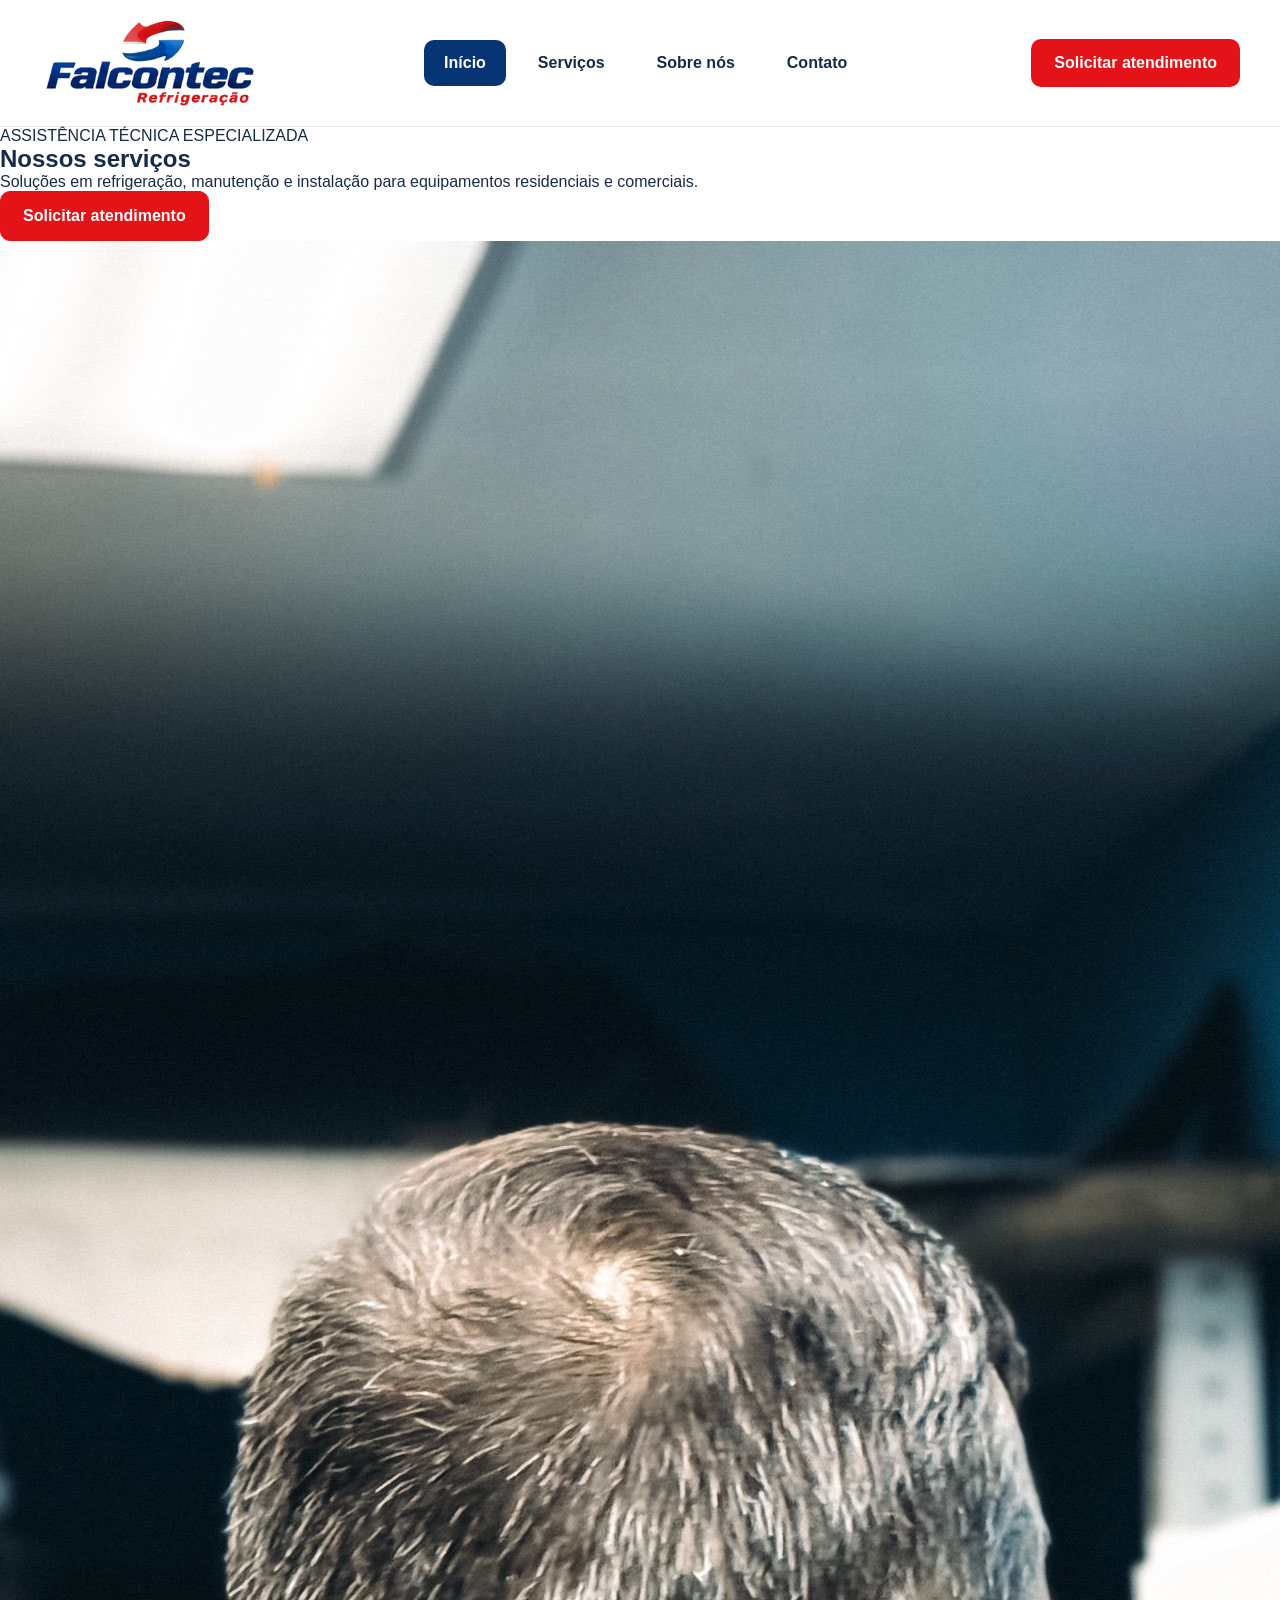
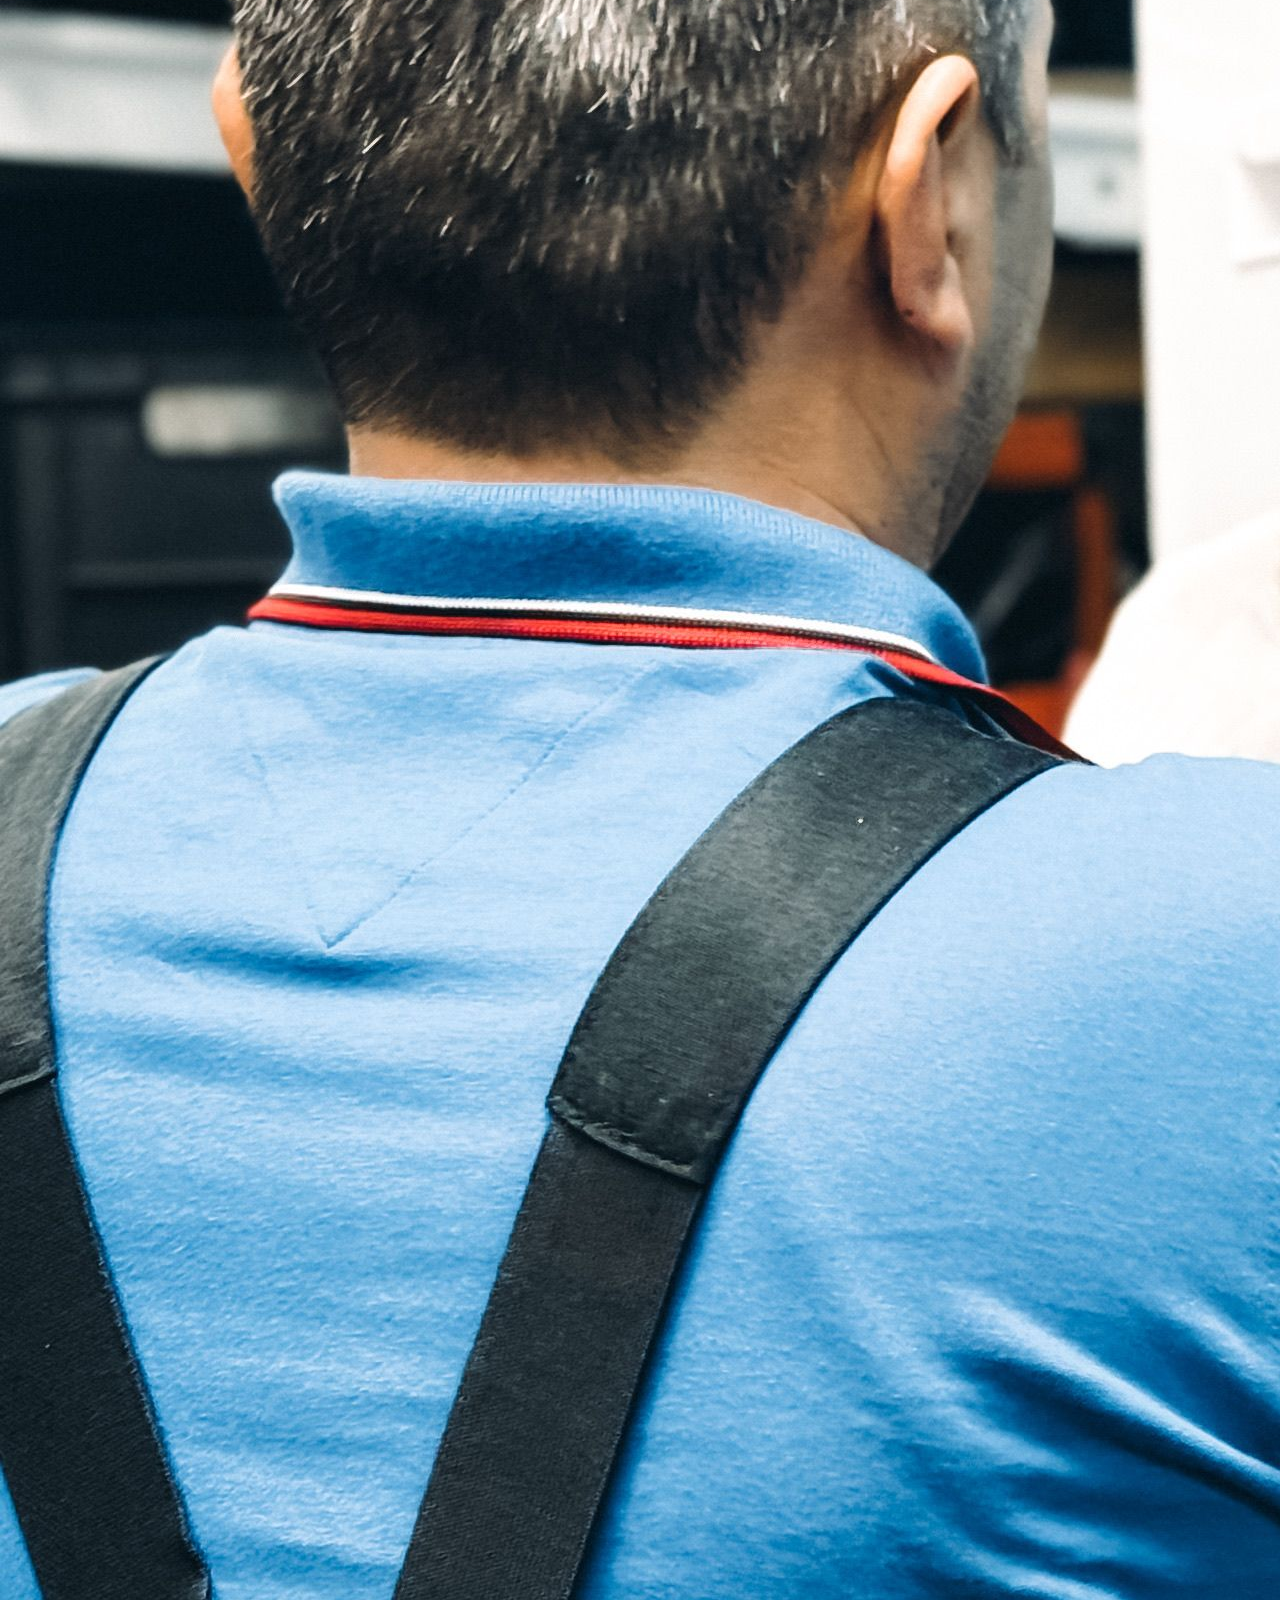
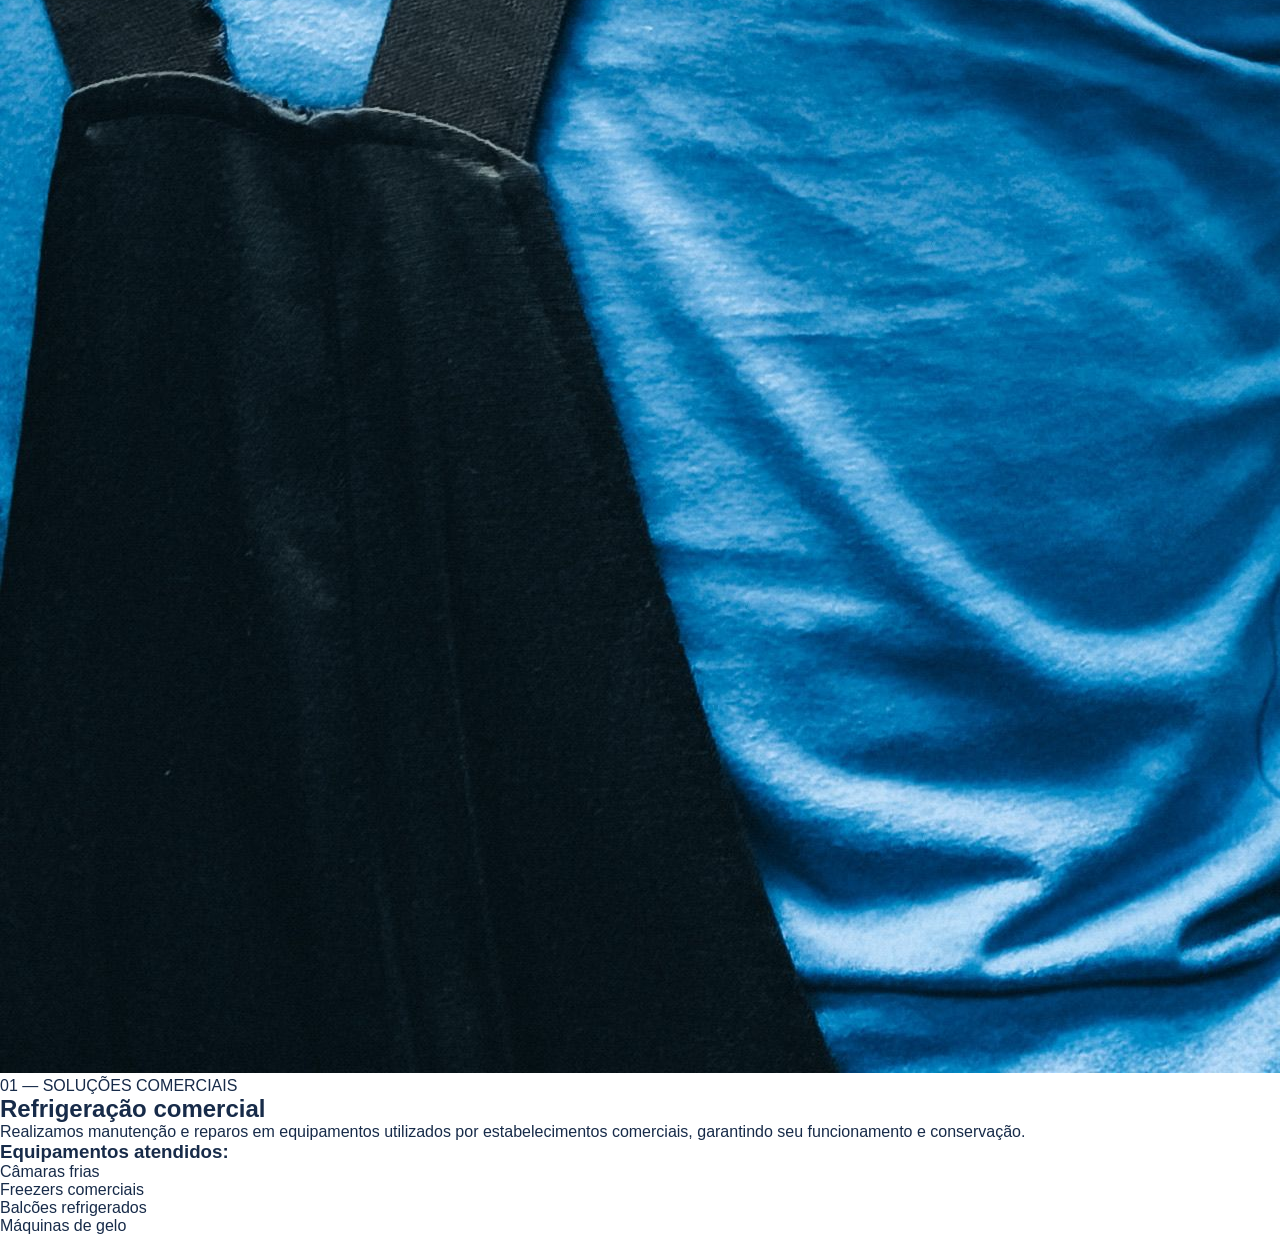
==== FalconTec/pages/servicos.html @ 690a69c8 "Arrumando alguns comentarios e dando os toques finais na pagina de serviços" ====
<!doctype html>
<html lang="pt-BR">
  <head>
    <meta charset="UTF-8" />
    <meta name="viewport" content="width=device-width, initial-scale=1.0" />
    <meta
      name="description"
      content="Conheça os serviços de assistência técnica, refrigeração e manutenção da Falcontec."
    />

    <title>Serviços | Falcontec Refrigeração</title>

    <link rel="stylesheet" href="../css/style.css" />
    <script src="../js/main.js" defer></script>
  </head>

  <body>
    <header>
      <nav class="navbar">
        <a href="../index.html" class="logo">
          <img src="../img/falcontec_logo.png" alt="Falcontec Refrigeração" />
        </a>

        <ul class="nav-links">
          <li><a href="../index.html">Início</a></li>
          <li><a href="servicos.html">Serviços</a></li>
          <li><a href="../index.html#sobre">Sobre nós</a></li>
          <li><a href="../index.html#contato">Contato</a></li>
        </ul>

        <a href="agendamento.html" class="btn-agendamento">
          Solicitar atendimento
        </a>
      </nav>
    </header>

    <main>
      <section class="servicos-banner">
        <div class="servicos-banner-conteudo">
          <span>ASSISTÊNCIA TÉCNICA ESPECIALIZADA</span>

          <h1>Nossos serviços</h1>

          <p>
            Soluções em refrigeração, manutenção e instalação para equipamentos
            residenciais e comerciais.
          </p>

          <a href="agendamento.html" class="btn-primary">
            Solicitar atendimento
          </a>
        </div>
      </section>

      <section section class="servico-detalhado">
        <div class="servico-detalhado-imagem">
          <img
            src="../img/refrigeracao-comercial.jpg"
            alt="Equipamentos de refrigeração comercial"
          />
        </div>

        <div class="servico-detalhado-conteudo">
          <span>01 — SOLUÇÕES COMERCIAIS</span>

          <h2>Refrigeração comercial</h2>

          <p>
            Realizamos manutenção e reparos em equipamentos utilizados por
            estabelecimentos comerciais, garantindo seu funcionamento e
            conservação.
          </p>

          <h3>Equipamentos atendidos:</h3>

          <ul>
            <li>Câmaras frias</li>
            <li>Freezers comerciais</li>
            <li>Balcões refrigerados</li>
            <li>Máquinas de gelo</li>
          </ul>
        </div>
      </section>
    </main>

    <footer>
      <!-- Rodapé será adicionado aqui -->
    </footer>
  </body>
</html>
---- FalconTec/css/style.css ----
/* ==============================
   CONFIGURAÇÕES GERAIS
============================== */

* {
  margin: 0;
  padding: 0;
  box-sizing: border-box;
}

:root {
  --azul-escuro: #073574;
  --azul-principal: #0755a5;
  --azul-claro: #eaf2fc;
  --vermelho: #e31318;
  --branco: #ffffff;
  --texto: #172b49;
}

body {
  font-family: Arial, Helvetica, sans-serif;
  background-color: var(--branco);
  color: var(--texto);
}

a {
  text-decoration: none;
  color: inherit;
}

/* ==============================
   CABEÇALHO E MENU
============================== */

header {
  background-color: var(--branco);
  border-bottom: 1px solid #e2e8f0;
}

.navbar {
  max-width: 1500px;
  min-height: 105px;
  margin: auto;
  padding: 15px 40px;

  display: flex;
  align-items: center;
  justify-content: space-between;
  gap: 35px;
}

.logo {
  display: flex;
  align-items: center;
  flex-shrink: 0;
}

.logo img {
  width: 220px;
  height: auto;
  display: block;
  object-fit: contain;
}

.nav-links {
  list-style: none;
  display: flex;
  align-items: center;
  gap: 12px;
}

.nav-links a {
  display: block;
  padding: 14px 20px;
  border-radius: 10px;

  font-size: 16px;
  font-weight: 600;

  transition: 0.2s;
}

.nav-links a:hover {
  background-color: var(--azul-claro);
  color: var(--azul-principal);
}

.nav-links li:first-child a {
  background-color: var(--azul-escuro);
  color: var(--branco);
}

.btn-agendamento {
  background-color: var(--vermelho);
  color: var(--branco);

  padding: 15px 23px;
  border-radius: 10px;

  font-size: 16px;
  font-weight: 700;
  white-space: nowrap;

  transition: 0.2s;
}

.btn-agendamento:hover,
.btn-primary:hover {
  background-color: #bd1015;
}

/* ==============================
   BANNER PRINCIPAL
============================== */

.hero {
  min-height: 490px;
  background: linear-gradient(110deg, #062d68 0%, #06458f 48%, #0b65b5 100%);

  display: grid;
  grid-template-columns: 1fr 0.9fr;
  align-items: center;

  overflow: hidden;
  position: relative;
}

.hero-content {
  padding: 65px 0 65px 6%;
  color: var(--branco);
  position: relative;
  z-index: 2;
}

.hero-tag {
  display: inline-block;
  padding: 9px 17px;
  margin-bottom: 22px;

  border: 1px solid var(--branco);
  border-radius: 30px;

  font-size: 15px;
  font-weight: 600;
}

.hero h1 {
  max-width: 700px;
  margin-bottom: 20px;

  font-size: clamp(38px, 4vw, 58px);
  line-height: 1.08;
  font-weight: 800;
  letter-spacing: -1.5px;
}

.hero p {
  max-width: 570px;
  margin-bottom: 30px;

  font-size: 19px;
  line-height: 1.5;
  color: #f0f5ff;
}

.hero-buttons {
  display: flex;
  align-items: center;
  gap: 16px;
  flex-wrap: wrap;
}

.btn-primary,
.btn-secondary {
  display: inline-block;
  padding: 15px 22px;
  border-radius: 10px;

  font-size: 16px;
  font-weight: 700;

  transition: 0.2s;
}

.btn-primary {
  background-color: var(--vermelho);
  color: var(--branco);
  border: 1px solid var(--vermelho);
}

.btn-secondary {
  background-color: transparent;
  color: var(--branco);
  border: 1px solid var(--branco);
}

.btn-secondary:hover {
  background-color: var(--branco);
  color: var(--azul-escuro);
}

/* ==============================
   IMAGEM DO BANNER
============================== */

.hero-image {
  height: 100%;
  min-height: 490px;
  position: relative;
}

.hero-image::before {
  content: "";
  position: absolute;
  inset: 0;
  z-index: 1;

  background: linear-gradient(90deg, #06458f 0%, transparent 45%);
}

.hero-image img {
  width: 100%;
  height: 100%;
  display: block;
  object-fit: cover;
  object-position: center;
}

/* ==============================
   RESPONSIVIDADE
============================== */

@media (max-width: 1050px) {
  .navbar {
    padding: 15px 25px;
    gap: 15px;
  }

  .logo {
    font-size: 29px;
  }

  .nav-links {
    gap: 3px;
  }

  .nav-links a {
    padding: 12px;
    font-size: 14px;
  }

  .btn-agendamento {
    padding: 13px 15px;
    font-size: 14px;
  }
}

@media (max-width: 760px) {
  .navbar {
    flex-wrap: wrap;
    justify-content: center;
    gap: 15px;
  }

  .nav-links {
    width: 100%;
    justify-content: center;
    flex-wrap: wrap;
  }

  .hero {
    grid-template-columns: 1fr;
  }

  .hero-content {
    padding: 55px 7%;
  }

  .hero-image {
    min-height: 300px;
  }

  .hero h1 {
    font-size: 38px;
  }

  .hero p {
    font-size: 17px;
  }
}

/* ==============================
   DIFERENCIAIS
============================== */

.diferenciais {
  display: grid;
  grid-template-columns: repeat(4, 1fr);
  align-items: center;

  background-color: #f1f5fc;
  padding: 35px 5%;
  gap: 25px;
}

.diferencial {
  display: flex;
  align-items: center;
  gap: 18px;

  min-height: 85px;
  padding: 5px 20px;
  border-right: 1px solid #b7c9e2;
}

.diferencial:last-child {
  border-right: none;
}

.diferencial-icon {
  flex-shrink: 0;
  color: #073b91;
  font-size: 43px;
  font-weight: bold;
}

.diferencial h2 {
  color: #082f70;
  font-size: 18px;
  margin-bottom: 7px;
}

.diferencial p {
  color: #263c5c;
  font-size: 15px;
  line-height: 1.4;
}

@media (max-width: 900px) {
  .diferenciais {
    grid-template-columns: repeat(2, 1fr);
  }

  .diferencial:nth-child(2) {
    border-right: none;
  }
}

@media (max-width: 550px) {
  .diferenciais {
    grid-template-columns: 1fr;
  }

  .diferencial {
    border-right: none;
    border-bottom: 1px solid #b7c9e2;
    padding: 15px 5px;
  }

  .diferencial:last-child {
    border-bottom: none;
  }
}

/* ==============================
   SEÇÃO NOSSOS SERVIÇOS
============================== */

.servicos-destaque {
  background-color: #073574;
  padding: 70px 6%;
  text-align: center;
}

.servicos-header {
  margin-bottom: 40px;
}

.servicos-header span {
  color: #ffb7b7;
  font-size: 14px;
  font-weight: bold;
  letter-spacing: 2px;
}

.servicos-header h2 {
  color: #ffffff;
  font-size: 38px;
  margin: 12px 0;
}

.servicos-header p {
  color: #e3edfa;
  font-size: 17px;
}

.servicos-grid {
  max-width: 1350px;
  margin: 0 auto 40px;

  display: grid;
  grid-template-columns: repeat(4, 1fr);
  gap: 22px;
}

.servico-card {
  background-color: #ffffff;
  border-radius: 12px;
  overflow: hidden;
  text-align: left;
  transition: transform 0.2s;
}

.servico-card:hover {
  transform: translateY(-5px);
}

.servico-card img {
  width: 100%;
  height: 190px;
  object-fit: cover;
  display: block;
}

.servico-info {
  padding: 22px;
}

.servico-info h3 {
  color: #073574;
  font-size: 19px;
  margin-bottom: 12px;
}

.servico-info p {
  color: #526174;
  font-size: 15px;
  line-height: 1.5;
}

.btn-ver-servicos {
  display: inline-block;
  background-color: #e31318;
  color: #ffffff;
  padding: 14px 24px;
  border-radius: 8px;
  font-size: 16px;
  font-weight: bold;
  transition: 0.2s;
}

.btn-ver-servicos:hover {
  background-color: #bd1015;
}

@media (max-width: 1000px) {
  .servicos-grid {
    grid-template-columns: repeat(2, 1fr);
  }
}

@media (max-width: 550px) {
  .servicos-grid {
    grid-template-columns: 1fr;
  }

  .servicos-header h2 {
    font-size: 30px;
  }
}

/* ==============================
   SOBRE A FALCONTEC
============================== */

.sobre {
  max-width: 1450px;
  margin: auto;
  padding: 90px 6%;

  display: grid;
  grid-template-columns: 1fr 1fr;
  align-items: center;
  gap: 65px;
}

.sobre-conteudo {
  max-width: 600px;
}

.sobre-tag {
  color: var(--vermelho);
  font-size: 14px;
  font-weight: bold;
  letter-spacing: 1.5px;
}

.sobre-conteudo h2 {
  color: var(--azul-escuro);
  font-size: 38px;
  line-height: 1.2;
  margin: 18px 0 22px;
}

.sobre-conteudo p {
  color: #526174;
  font-size: 17px;
  line-height: 1.7;
  margin-bottom: 16px;
}

.sobre-destaque {
  display: flex;
  align-items: center;
  gap: 16px;
  margin-top: 30px;
}

.sobre-destaque strong {
  color: var(--vermelho);
  font-size: 52px;
  line-height: 1;
}

.sobre-destaque span {
  max-width: 150px;
  color: var(--azul-escuro);
  font-size: 16px;
  font-weight: bold;
}

.sobre-imagem {
  height: 400px;
  overflow: hidden;
  border-radius: 14px;
}

.sobre-imagem img {
  width: 100%;
  height: 100%;
  display: block;
  object-fit: cover;
}

@media (max-width: 760px) {
  .sobre {
    grid-template-columns: 1fr;
    gap: 35px;
    padding: 60px 7%;
  }

  .sobre-conteudo h2 {
    font-size: 32px;
  }

  .sobre-imagem {
    height: 300px;
  }
}

/* ==============================
   CONTATO
============================== */

.contato {
  background-color: #f1f5fc;
  padding: 85px 7%;

  display: grid;
  grid-template-columns: 1.2fr 0.8fr;
  align-items: center;
  gap: 70px;
}

.contato-tag {
  color: var(--vermelho);
  font-size: 14px;
  font-weight: bold;
  letter-spacing: 1.5px;
}

.contato-conteudo h2 {
  color: var(--azul-escuro);
  font-size: 38px;
  margin: 15px 0;
}

.contato-conteudo > p {
  color: #526174;
  font-size: 17px;
  line-height: 1.6;
  max-width: 550px;
}

.contato-informacoes {
  display: grid;
  gap: 25px;
  margin-top: 35px;
}

.contato-item {
  display: flex;
  align-items: flex-start;
  gap: 18px;
}

.contato-icone {
  color: var(--azul-principal);
  font-size: 28px;
  font-weight: bold;
  width: 35px;
  text-align: center;
}

.contato-item h3 {
  color: var(--azul-escuro);
  font-size: 17px;
  margin-bottom: 6px;
}

.contato-item p {
  color: #526174;
  font-size: 15px;
  line-height: 1.5;
}

.contato-card {
  background-color: var(--azul-escuro);
  color: white;
  padding: 40px;
  border-radius: 14px;
  box-shadow: 0 12px 30px rgba(7, 53, 116, 0.15);
}

.contato-card h3 {
  font-size: 25px;
  margin-bottom: 15px;
}

.contato-card p {
  color: #e3edfa;
  font-size: 16px;
  line-height: 1.6;
  margin-bottom: 28px;
}

.btn-whatsapp {
  display: inline-block;
  background-color: #20a85a;
  color: white;
  padding: 15px 20px;
  border-radius: 8px;
  font-weight: bold;
  font-size: 15px;
  text-align: center;
  transition: 0.2s;
}

.btn-whatsapp:hover {
  background-color: #168447;
}

@media (max-width: 760px) {
  .contato {
    grid-template-columns: 1fr;
    gap: 40px;
    padding: 60px 7%;
  }

  .contato-conteudo h2 {
    font-size: 32px;
  }

  .contato-card {
    padding: 30px;
  }
}

/* ==============================
   RODAPÉ
============================== */

.rodape {
  background-color: #062d68;
  color: #ffffff;
  padding: 55px 7% 20px;
}

.rodape-conteudo {
  max-width: 1400px;
  margin: auto;
  display: grid;
  grid-template-columns: 1.5fr 0.7fr 1fr;
  gap: 70px;
  padding-bottom: 40px;
}

.rodape-logo img {
  width: 190px;
  height: auto;
  display: block;
  margin-bottom: 20px;
}

.rodape-empresa p {
  max-width: 400px;
  color: #dce7f5;
  font-size: 15px;
  line-height: 1.6;
  margin-bottom: 15px;
}

.rodape-empresa strong {
  color: #ffb7b7;
  font-size: 15px;
}

.rodape-links,
.rodape-contato {
  display: flex;
  flex-direction: column;
  align-items: flex-start;
  gap: 13px;
}

.rodape h3 {
  font-size: 18px;
  margin-bottom: 8px;
}

.rodape-links a,
.rodape-contato p {
  color: #dce7f5;
  font-size: 15px;
  transition: 0.2s;
}

.rodape-links a:hover {
  color: #ff7777;
}

.rodape-base {
  border-top: 1px solid #42618a;
  padding-top: 20px;
  text-align: center;
}

.rodape-base p {
  color: #cbd8e9;
  font-size: 13px;
}

@media (max-width: 760px) {
  .rodape-conteudo {
    grid-template-columns: 1fr;
    gap: 35px;
  }
}
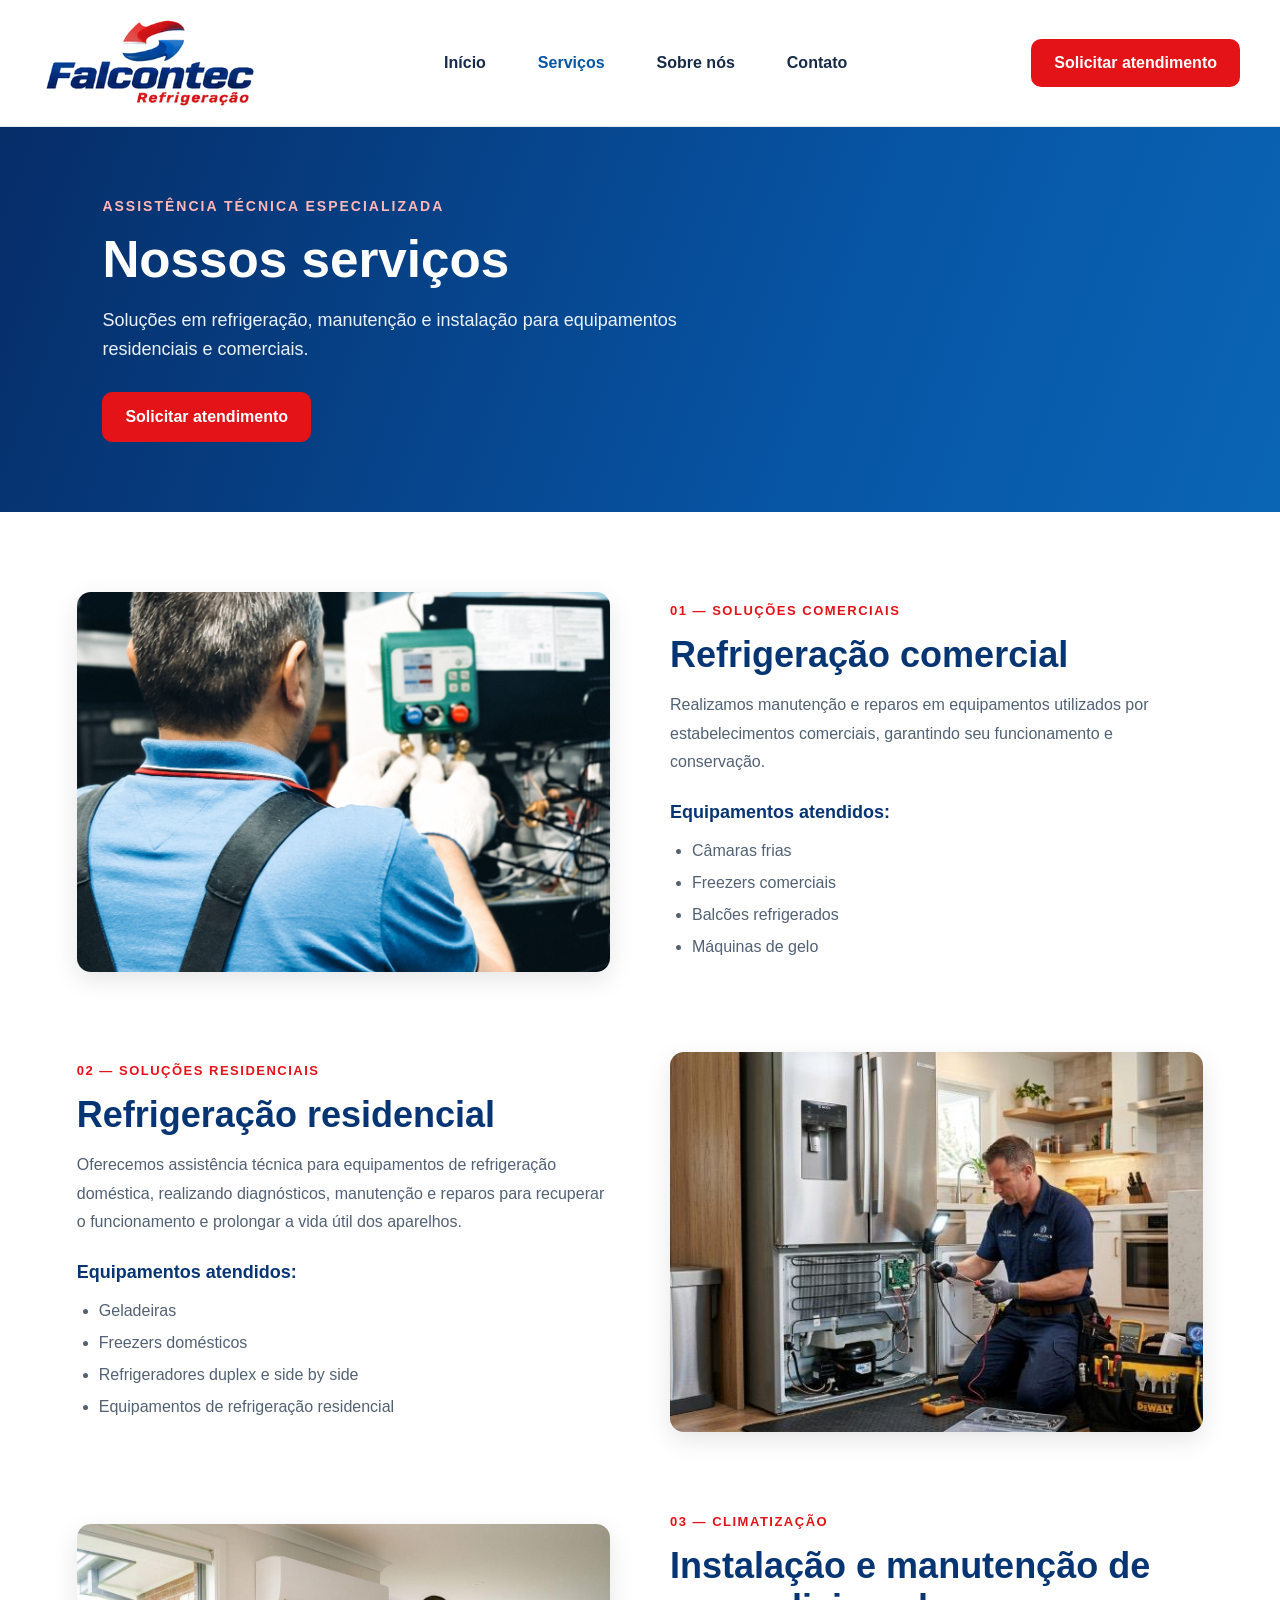
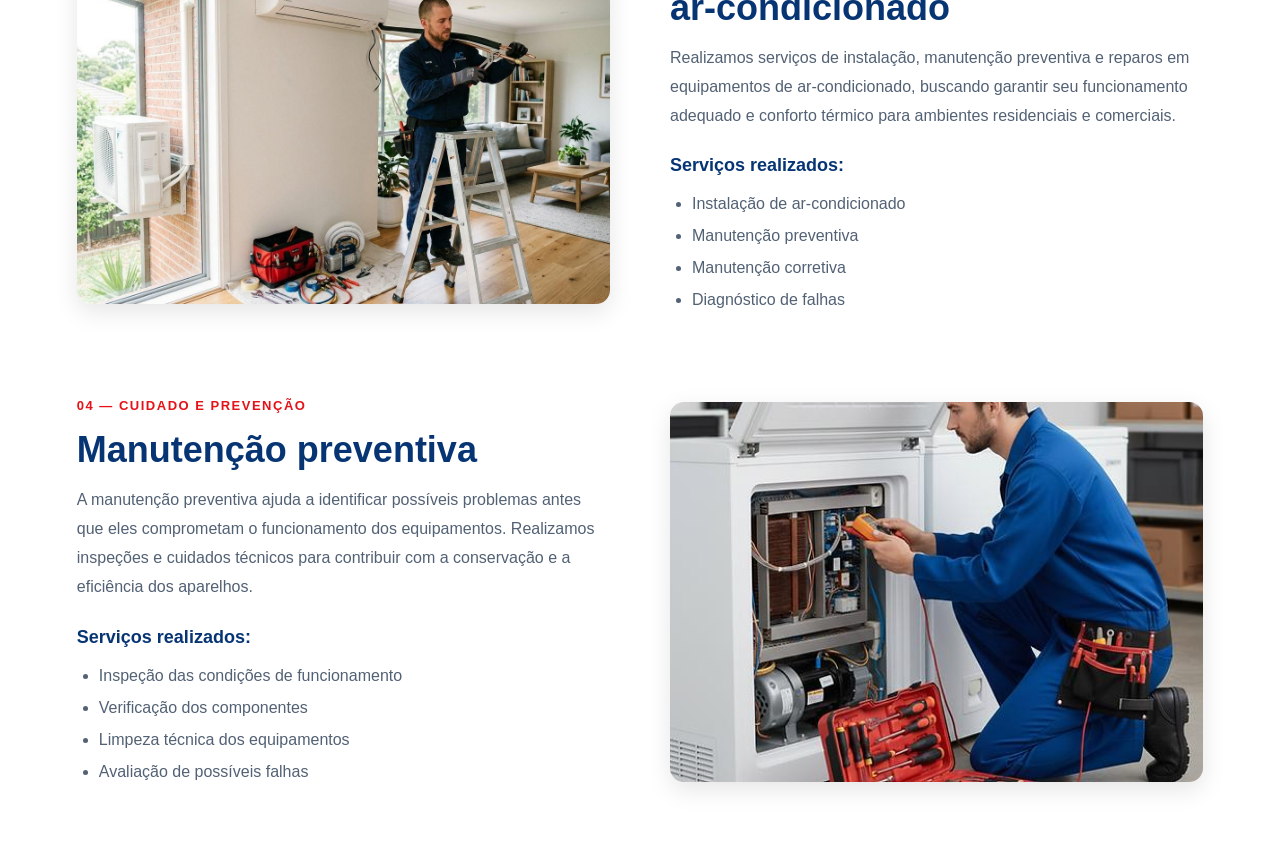
==== commit 1f1247da: "Codigo revisado novamente, pagina de servico passada a limpo e adicionado os 4 serviços principais" ====
--- a/FalconTec/pages/servicos.html
+++ b/FalconTec/pages/servicos.html
@@ -23,7 +23,7 @@
 
         <ul class="nav-links">
           <li><a href="../index.html">Início</a></li>
-          <li><a href="servicos.html">Serviços</a></li>
+          <li><a href="servicos.html" class="ativo">Serviços</a></li>
           <li><a href="../index.html#sobre">Sobre nós</a></li>
           <li><a href="../index.html#contato">Contato</a></li>
         </ul>
@@ -52,7 +52,7 @@
         </div>
       </section>
 
-      <section section class="servico-detalhado">
+      <section class="servico-detalhado">
         <div class="servico-detalhado-imagem">
           <img
             src="../img/refrigeracao-comercial.jpg"
@@ -81,6 +81,109 @@
           </ul>
         </div>
       </section>
+
+      <!-- SERVIÇO 02: REFRIGERAÇÃO RESIDENCIAL -->
+      <section class="servico-detalhado">
+        <div class="servico-detalhado-conteudo">
+          <span>02 — SOLUÇÕES RESIDENCIAIS</span>
+
+          <h2>Refrigeração residencial</h2>
+
+          <p>
+            Oferecemos assistência técnica para equipamentos de refrigeração
+            doméstica, realizando diagnósticos, manutenção e reparos para
+            recuperar o funcionamento e prolongar a vida útil dos aparelhos.
+          </p>
+
+          <h3>Equipamentos atendidos:</h3>
+
+          <ul>
+            <li>Geladeiras</li>
+            <li>Freezers domésticos</li>
+            <li>Refrigeradores duplex e side by side</li>
+            <li>Equipamentos de refrigeração residencial</li>
+          </ul>
+        </div>
+
+        <div class="servico-detalhado-imagem">
+          <img
+            src="../img/refrigeracao-residencial.jpg"
+            alt="Equipamento de refrigeração residencial"
+          />
+        </div>
+      </section>
+
+      <!-- ==========================================
+           SERVIÇO 03: AR-CONDICIONADO
+      ========================================== -->
+      <section class="servico-detalhado">
+        <!-- IMAGEM DO SERVIÇO -->
+        <div class="servico-detalhado-imagem">
+          <img
+            src="../img/ar-condicionado.jpg"
+            alt="Equipamento de ar-condicionado"
+          />
+        </div>
+
+        <!-- INFORMAÇÕES DO SERVIÇO -->
+        <div class="servico-detalhado-conteudo">
+          <span>03 — CLIMATIZAÇÃO</span>
+
+          <h2>Instalação e manutenção de ar-condicionado</h2>
+
+          <p>
+            Realizamos serviços de instalação, manutenção preventiva e reparos
+            em equipamentos de ar-condicionado, buscando garantir seu
+            funcionamento adequado e conforto térmico para ambientes
+            residenciais e comerciais.
+          </p>
+
+          <h3>Serviços realizados:</h3>
+
+          <ul>
+            <li>Instalação de ar-condicionado</li>
+            <li>Manutenção preventiva</li>
+            <li>Manutenção corretiva</li>
+            <li>Diagnóstico de falhas</li>
+          </ul>
+        </div>
+      </section>
+
+      <!-- ==========================================
+           SERVIÇO 04: MANUTENÇÃO PREVENTIVA
+      ========================================== -->
+      <section class="servico-detalhado">
+        <!-- INFORMAÇÕES DO SERVIÇO -->
+        <div class="servico-detalhado-conteudo">
+          <span>04 — CUIDADO E PREVENÇÃO</span>
+
+          <h2>Manutenção preventiva</h2>
+
+          <p>
+            A manutenção preventiva ajuda a identificar possíveis problemas
+            antes que eles comprometam o funcionamento dos equipamentos.
+            Realizamos inspeções e cuidados técnicos para contribuir com a
+            conservação e a eficiência dos aparelhos.
+          </p>
+
+          <h3>Serviços realizados:</h3>
+
+          <ul>
+            <li>Inspeção das condições de funcionamento</li>
+            <li>Verificação dos componentes</li>
+            <li>Limpeza técnica dos equipamentos</li>
+            <li>Avaliação de possíveis falhas</li>
+          </ul>
+        </div>
+
+        <!-- IMAGEM DO SERVIÇO -->
+        <div class="servico-detalhado-imagem">
+          <img
+            src="../img/manutencao-preventiva.jpg"
+            alt="Técnico realizando manutenção preventiva"
+          />
+        </div>
+      </section>
     </main>
 
     <footer>
--- a/FalconTec/css/style.css
+++ b/FalconTec/css/style.css
@@ -1,6 +1,11 @@
-/* ==============================
+/* ==========================================
+   ARQUIVO: style.css
+   ESTILIZAÇÃO GERAL DO SITE FALCONTEC
+========================================== */
+
+/* ==========================================
    CONFIGURAÇÕES GERAIS
-============================== */
+========================================== */
 
 * {
   margin: 0;
@@ -8,6 +13,7 @@
   box-sizing: border-box;
 }
 
+/* Variáveis de cores do projeto */
 :root {
   --azul-escuro: #073574;
   --azul-principal: #0755a5;
@@ -17,26 +23,29 @@
   --texto: #172b49;
 }
 
+/* Configurações principais do documento */
 body {
   font-family: Arial, Helvetica, sans-serif;
   background-color: var(--branco);
   color: var(--texto);
 }
 
+/* Padronização dos links */
 a {
   text-decoration: none;
   color: inherit;
 }
 
-/* ==============================
-   CABEÇALHO E MENU
-============================== */
+/* ==========================================
+   CABEÇALHO E MENU DE NAVEGAÇÃO
+========================================== */
 
 header {
   background-color: var(--branco);
   border-bottom: 1px solid #e2e8f0;
 }
 
+/* Organização dos elementos do cabeçalho */
 .navbar {
   max-width: 1500px;
   min-height: 105px;
@@ -49,6 +58,7 @@
   gap: 35px;
 }
 
+/* Logo da Falcontec */
 .logo {
   display: flex;
   align-items: center;
@@ -62,6 +72,7 @@
   object-fit: contain;
 }
 
+/* Organização dos links de navegação */
 .nav-links {
   list-style: none;
   display: flex;
@@ -69,6 +80,7 @@
   gap: 12px;
 }
 
+/* Aparência dos links */
 .nav-links a {
   display: block;
   padding: 14px 20px;
@@ -80,16 +92,19 @@
   transition: 0.2s;
 }
 
+/* Efeito ao passar o mouse */
 .nav-links a:hover {
   background-color: var(--azul-claro);
   color: var(--azul-principal);
 }
 
-.nav-links li:first-child a {
-  background-color: var(--azul-escuro);
-  color: var(--branco);
-}
-
+/* Destaque somente da página atualmente acessada */
+.nav-links a.ativo {
+  color: var(--azul-principal);
+  font-weight: bold;
+}
+
+/* Botão de solicitação de atendimento */
 .btn-agendamento {
   background-color: var(--vermelho);
   color: var(--branco);
@@ -104,14 +119,15 @@
   transition: 0.2s;
 }
 
+/* Efeito dos botões ao passar o mouse */
 .btn-agendamento:hover,
 .btn-primary:hover {
   background-color: #bd1015;
 }
 
-/* ==============================
-   BANNER PRINCIPAL
-============================== */
+/* ==========================================
+   BANNER PRINCIPAL (HERO)
+========================================== */
 
 .hero {
   min-height: 490px;
@@ -125,6 +141,7 @@
   position: relative;
 }
 
+/* Conteúdo textual do banner */
 .hero-content {
   padding: 65px 0 65px 6%;
   color: var(--branco);
@@ -132,6 +149,7 @@
   z-index: 2;
 }
 
+/* Identificação da área de atuação */
 .hero-tag {
   display: inline-block;
   padding: 9px 17px;
@@ -144,6 +162,7 @@
   font-weight: 600;
 }
 
+/* Título principal */
 .hero h1 {
   max-width: 700px;
   margin-bottom: 20px;
@@ -154,6 +173,7 @@
   letter-spacing: -1.5px;
 }
 
+/* Texto descritivo */
 .hero p {
   max-width: 570px;
   margin-bottom: 30px;
@@ -163,6 +183,7 @@
   color: #f0f5ff;
 }
 
+/* Organização dos botões */
 .hero-buttons {
   display: flex;
   align-items: center;
@@ -170,6 +191,7 @@
   flex-wrap: wrap;
 }
 
+/* Estilo compartilhado dos botões */
 .btn-primary,
 .btn-secondary {
   display: inline-block;
@@ -182,12 +204,14 @@
   transition: 0.2s;
 }
 
+/* Botão principal */
 .btn-primary {
   background-color: var(--vermelho);
   color: var(--branco);
   border: 1px solid var(--vermelho);
 }
 
+/* Botão secundário */
 .btn-secondary {
   background-color: transparent;
   color: var(--branco);
@@ -199,16 +223,18 @@
   color: var(--azul-escuro);
 }
 
-/* ==============================
-   IMAGEM DO BANNER
-============================== */
-
+/* ==========================================
+   IMAGEM DO BANNER PRINCIPAL
+========================================== */
+
+/* Área que contém a imagem */
 .hero-image {
   height: 100%;
   min-height: 490px;
   position: relative;
 }
 
+/* Degradê para integrar a imagem ao fundo */
 .hero-image::before {
   content: "";
   position: absolute;
@@ -218,6 +244,7 @@
   background: linear-gradient(90deg, #06458f 0%, transparent 45%);
 }
 
+/* Ajuste da imagem */
 .hero-image img {
   width: 100%;
   height: 100%;
@@ -226,10 +253,11 @@
   object-position: center;
 }
 
-/* ==============================
-   RESPONSIVIDADE
-============================== */
-
+/* ==========================================
+   RESPONSIVIDADE DO CABEÇALHO E BANNER
+========================================== */
+
+/* Telas intermediárias */
 @media (max-width: 1050px) {
   .navbar {
     padding: 15px 25px;
@@ -255,6 +283,7 @@
   }
 }
 
+/* Celulares e telas menores */
 @media (max-width: 760px) {
   .navbar {
     flex-wrap: wrap;
@@ -289,9 +318,9 @@
   }
 }
 
-/* ==============================
-   DIFERENCIAIS
-============================== */
+/* ==========================================
+   DIFERENCIAIS DA FALCONTEC
+========================================== */
 
 .diferenciais {
   display: grid;
@@ -303,6 +332,7 @@
   gap: 25px;
 }
 
+/* Organização dos cartões */
 .diferencial {
   display: flex;
   align-items: center;
@@ -313,10 +343,12 @@
   border-right: 1px solid #b7c9e2;
 }
 
+/* Remove a divisória do último cartão */
 .diferencial:last-child {
   border-right: none;
 }
 
+/* Ícones dos diferenciais */
 .diferencial-icon {
   flex-shrink: 0;
   color: #073b91;
@@ -324,6 +356,7 @@
   font-weight: bold;
 }
 
+/* Títulos e descrições */
 .diferencial h2 {
   color: #082f70;
   font-size: 18px;
@@ -336,6 +369,7 @@
   line-height: 1.4;
 }
 
+/* Adaptação para telas intermediárias */
 @media (max-width: 900px) {
   .diferenciais {
     grid-template-columns: repeat(2, 1fr);
@@ -346,6 +380,7 @@
   }
 }
 
+/* Adaptação para celulares */
 @media (max-width: 550px) {
   .diferenciais {
     grid-template-columns: 1fr;
@@ -362,9 +397,9 @@
   }
 }
 
-/* ==============================
-   SEÇÃO NOSSOS SERVIÇOS
-============================== */
+/* ==========================================
+   DESTAQUE DOS SERVIÇOS NA PÁGINA INICIAL
+========================================== */
 
 .servicos-destaque {
   background-color: #073574;
@@ -372,6 +407,7 @@
   text-align: center;
 }
 
+/* Cabeçalho da seção */
 .servicos-header {
   margin-bottom: 40px;
 }
@@ -394,6 +430,7 @@
   font-size: 17px;
 }
 
+/* Grade de cartões */
 .servicos-grid {
   max-width: 1350px;
   margin: 0 auto 40px;
@@ -403,6 +440,7 @@
   gap: 22px;
 }
 
+/* Cartões individuais */
 .servico-card {
   background-color: #ffffff;
   border-radius: 12px;
@@ -411,10 +449,12 @@
   transition: transform 0.2s;
 }
 
+/* Efeito ao passar o mouse */
 .servico-card:hover {
   transform: translateY(-5px);
 }
 
+/* Imagens dos cartões */
 .servico-card img {
   width: 100%;
   height: 190px;
@@ -422,6 +462,7 @@
   display: block;
 }
 
+/* Conteúdo dos cartões */
 .servico-info {
   padding: 22px;
 }
@@ -438,6 +479,7 @@
   line-height: 1.5;
 }
 
+/* Botão para acessar a página de serviços */
 .btn-ver-servicos {
   display: inline-block;
   background-color: #e31318;
@@ -453,12 +495,14 @@
   background-color: #bd1015;
 }
 
+/* Adaptação dos cartões para telas intermediárias */
 @media (max-width: 1000px) {
   .servicos-grid {
     grid-template-columns: repeat(2, 1fr);
   }
 }
 
+/* Adaptação dos cartões para celulares */
 @media (max-width: 550px) {
   .servicos-grid {
     grid-template-columns: 1fr;
@@ -469,9 +513,9 @@
   }
 }
 
-/* ==============================
-   SOBRE A FALCONTEC
-============================== */
+/* ==========================================
+   SEÇÃO SOBRE A FALCONTEC
+========================================== */
 
 .sobre {
   max-width: 1450px;
@@ -484,10 +528,12 @@
   gap: 65px;
 }
 
+/* Área de conteúdo textual */
 .sobre-conteudo {
   max-width: 600px;
 }
 
+/* Identificação da seção */
 .sobre-tag {
   color: var(--vermelho);
   font-size: 14px;
@@ -495,6 +541,7 @@
   letter-spacing: 1.5px;
 }
 
+/* Título e textos */
 .sobre-conteudo h2 {
   color: var(--azul-escuro);
   font-size: 38px;
@@ -509,6 +556,7 @@
   margin-bottom: 16px;
 }
 
+/* Destaque dos anos de experiência */
 .sobre-destaque {
   display: flex;
   align-items: center;
@@ -529,6 +577,7 @@
   font-weight: bold;
 }
 
+/* Imagem da equipe */
 .sobre-imagem {
   height: 400px;
   overflow: hidden;
@@ -542,6 +591,7 @@
   object-fit: cover;
 }
 
+/* Adaptação para telas menores */
 @media (max-width: 760px) {
   .sobre {
     grid-template-columns: 1fr;
@@ -558,9 +608,9 @@
   }
 }
 
-/* ==============================
-   CONTATO
-============================== */
+/* ==========================================
+   SEÇÃO DE CONTATO
+========================================== */
 
 .contato {
   background-color: #f1f5fc;
@@ -572,6 +622,7 @@
   gap: 70px;
 }
 
+/* Identificação da seção */
 .contato-tag {
   color: var(--vermelho);
   font-size: 14px;
@@ -579,6 +630,7 @@
   letter-spacing: 1.5px;
 }
 
+/* Título e descrição */
 .contato-conteudo h2 {
   color: var(--azul-escuro);
   font-size: 38px;
@@ -592,12 +644,14 @@
   max-width: 550px;
 }
 
+/* Organização das informações */
 .contato-informacoes {
   display: grid;
   gap: 25px;
   margin-top: 35px;
 }
 
+/* Ícones e dados de contato */
 .contato-item {
   display: flex;
   align-items: flex-start;
@@ -612,6 +666,7 @@
   text-align: center;
 }
 
+/* Títulos e textos das informações */
 .contato-item h3 {
   color: var(--azul-escuro);
   font-size: 17px;
@@ -624,6 +679,7 @@
   line-height: 1.5;
 }
 
+/* Cartão de atendimento pelo WhatsApp */
 .contato-card {
   background-color: var(--azul-escuro);
   color: white;
@@ -644,6 +700,7 @@
   margin-bottom: 28px;
 }
 
+/* Botão do WhatsApp */
 .btn-whatsapp {
   display: inline-block;
   background-color: #20a85a;
@@ -660,6 +717,7 @@
   background-color: #168447;
 }
 
+/* Adaptação para celulares */
 @media (max-width: 760px) {
   .contato {
     grid-template-columns: 1fr;
@@ -676,9 +734,9 @@
   }
 }
 
-/* ==============================
-   RODAPÉ
-============================== */
+/* ==========================================
+   RODAPÉ DO SITE
+========================================== */
 
 .rodape {
   background-color: #062d68;
@@ -686,6 +744,7 @@
   padding: 55px 7% 20px;
 }
 
+/* Organização das colunas do rodapé */
 .rodape-conteudo {
   max-width: 1400px;
   margin: auto;
@@ -695,6 +754,7 @@
   padding-bottom: 40px;
 }
 
+/* Logo no rodapé */
 .rodape-logo img {
   width: 190px;
   height: auto;
@@ -702,6 +762,7 @@
   margin-bottom: 20px;
 }
 
+/* Descrição institucional e slogan */
 .rodape-empresa p {
   max-width: 400px;
   color: #dce7f5;
@@ -715,6 +776,7 @@
   font-size: 15px;
 }
 
+/* Colunas de navegação e contato */
 .rodape-links,
 .rodape-contato {
   display: flex;
@@ -723,11 +785,13 @@
   gap: 13px;
 }
 
+/* Títulos das colunas */
 .rodape h3 {
   font-size: 18px;
   margin-bottom: 8px;
 }
 
+/* Links e informações de contato */
 .rodape-links a,
 .rodape-contato p {
   color: #dce7f5;
@@ -735,10 +799,12 @@
   transition: 0.2s;
 }
 
+/* Efeito dos links */
 .rodape-links a:hover {
   color: #ff7777;
 }
 
+/* Direitos autorais */
 .rodape-base {
   border-top: 1px solid #42618a;
   padding-top: 20px;
@@ -750,9 +816,174 @@
   font-size: 13px;
 }
 
+/* Adaptação do rodapé para telas menores */
 @media (max-width: 760px) {
   .rodape-conteudo {
     grid-template-columns: 1fr;
     gap: 35px;
   }
 }
+
+/* ==========================================
+   PÁGINA: servicos.html
+   ESTILIZAÇÃO DOS SERVIÇOS DETALHADOS
+========================================== */
+
+/* Organização da imagem e das informações */
+
+/* ==========================================
+   SERVIÇO DETALHADO
+   REFRIGERAÇÃO COMERCIAL
+========================================== */
+
+.servico-detalhado {
+  max-width: 1350px;
+  margin: 80px auto;
+  padding: 0 6%;
+
+  display: grid;
+  grid-template-columns: 1fr 1fr;
+  align-items: center;
+  gap: 60px;
+}
+
+/* Imagem do serviço */
+.servico-detalhado-imagem {
+  height: 380px;
+  overflow: hidden;
+  border-radius: 14px;
+  box-shadow: 0 8px 25px rgba(0, 0, 0, 0.1);
+}
+
+.servico-detalhado-imagem img {
+  width: 100%;
+  height: 100%;
+  display: block;
+  object-fit: cover;
+  transition: transform 0.4s ease;
+}
+
+/* Efeito suave na imagem */
+.servico-detalhado-imagem:hover img {
+  transform: scale(1.04);
+}
+
+/* Identificação do serviço */
+.servico-detalhado-conteudo > span {
+  color: var(--vermelho);
+  font-size: 13px;
+  font-weight: bold;
+  letter-spacing: 1.5px;
+}
+
+/* Título */
+.servico-detalhado-conteudo h2 {
+  color: var(--azul-escuro);
+  font-size: 36px;
+  margin: 15px 0;
+}
+
+/* Descrição */
+.servico-detalhado-conteudo p {
+  color: #526174;
+  font-size: 16px;
+  line-height: 1.8;
+  margin-bottom: 25px;
+}
+
+/* Subtítulo dos equipamentos */
+.servico-detalhado-conteudo h3 {
+  color: var(--azul-escuro);
+  font-size: 18px;
+  margin-bottom: 12px;
+}
+
+/* Equipamentos atendidos */
+.servico-detalhado-conteudo ul {
+  padding-left: 22px;
+  color: #526174;
+  line-height: 2;
+}
+
+/* Responsividade */
+@media (max-width: 760px) {
+  .servico-detalhado {
+    grid-template-columns: 1fr;
+    gap: 30px;
+    margin: 50px auto;
+  }
+
+  .servico-detalhado-imagem {
+    height: 280px;
+  }
+
+  .servico-detalhado-conteudo h2 {
+    font-size: 29px;
+  }
+}
+
+/* ==========================================
+   BANNER PRINCIPAL DA PÁGINA DE SERVIÇOS
+========================================== */
+
+.servicos-banner {
+  min-height: 350px;
+  padding: 70px 8%;
+
+  display: flex;
+  align-items: center;
+
+  background: linear-gradient(110deg, #062d68 0%, #0755a5 65%, #0b65b5 100%);
+}
+
+/* Organização do conteúdo do banner */
+.servicos-banner-conteudo {
+  max-width: 750px;
+  color: var(--branco);
+}
+
+/* Identificação da página */
+.servicos-banner-conteudo span {
+  display: inline-block;
+  margin-bottom: 18px;
+
+  color: #ffb7b7;
+  font-size: 14px;
+  font-weight: bold;
+  letter-spacing: 2px;
+}
+
+/* Título principal */
+.servicos-banner-conteudo h1 {
+  margin-bottom: 18px;
+
+  font-size: clamp(38px, 4vw, 52px);
+  line-height: 1.1;
+  font-weight: 800;
+}
+
+/* Texto descritivo */
+.servicos-banner-conteudo p {
+  max-width: 650px;
+  margin-bottom: 28px;
+
+  color: #eaf2fc;
+  font-size: 18px;
+  line-height: 1.6;
+}
+
+/* Adaptação para telas menores */
+@media (max-width: 760px) {
+  .servicos-banner {
+    min-height: 320px;
+    padding: 55px 7%;
+  }
+
+  .servicos-banner-conteudo h1 {
+    font-size: 36px;
+  }
+
+  .servicos-banner-conteudo p {
+    font-size: 16px;
+  }
+}
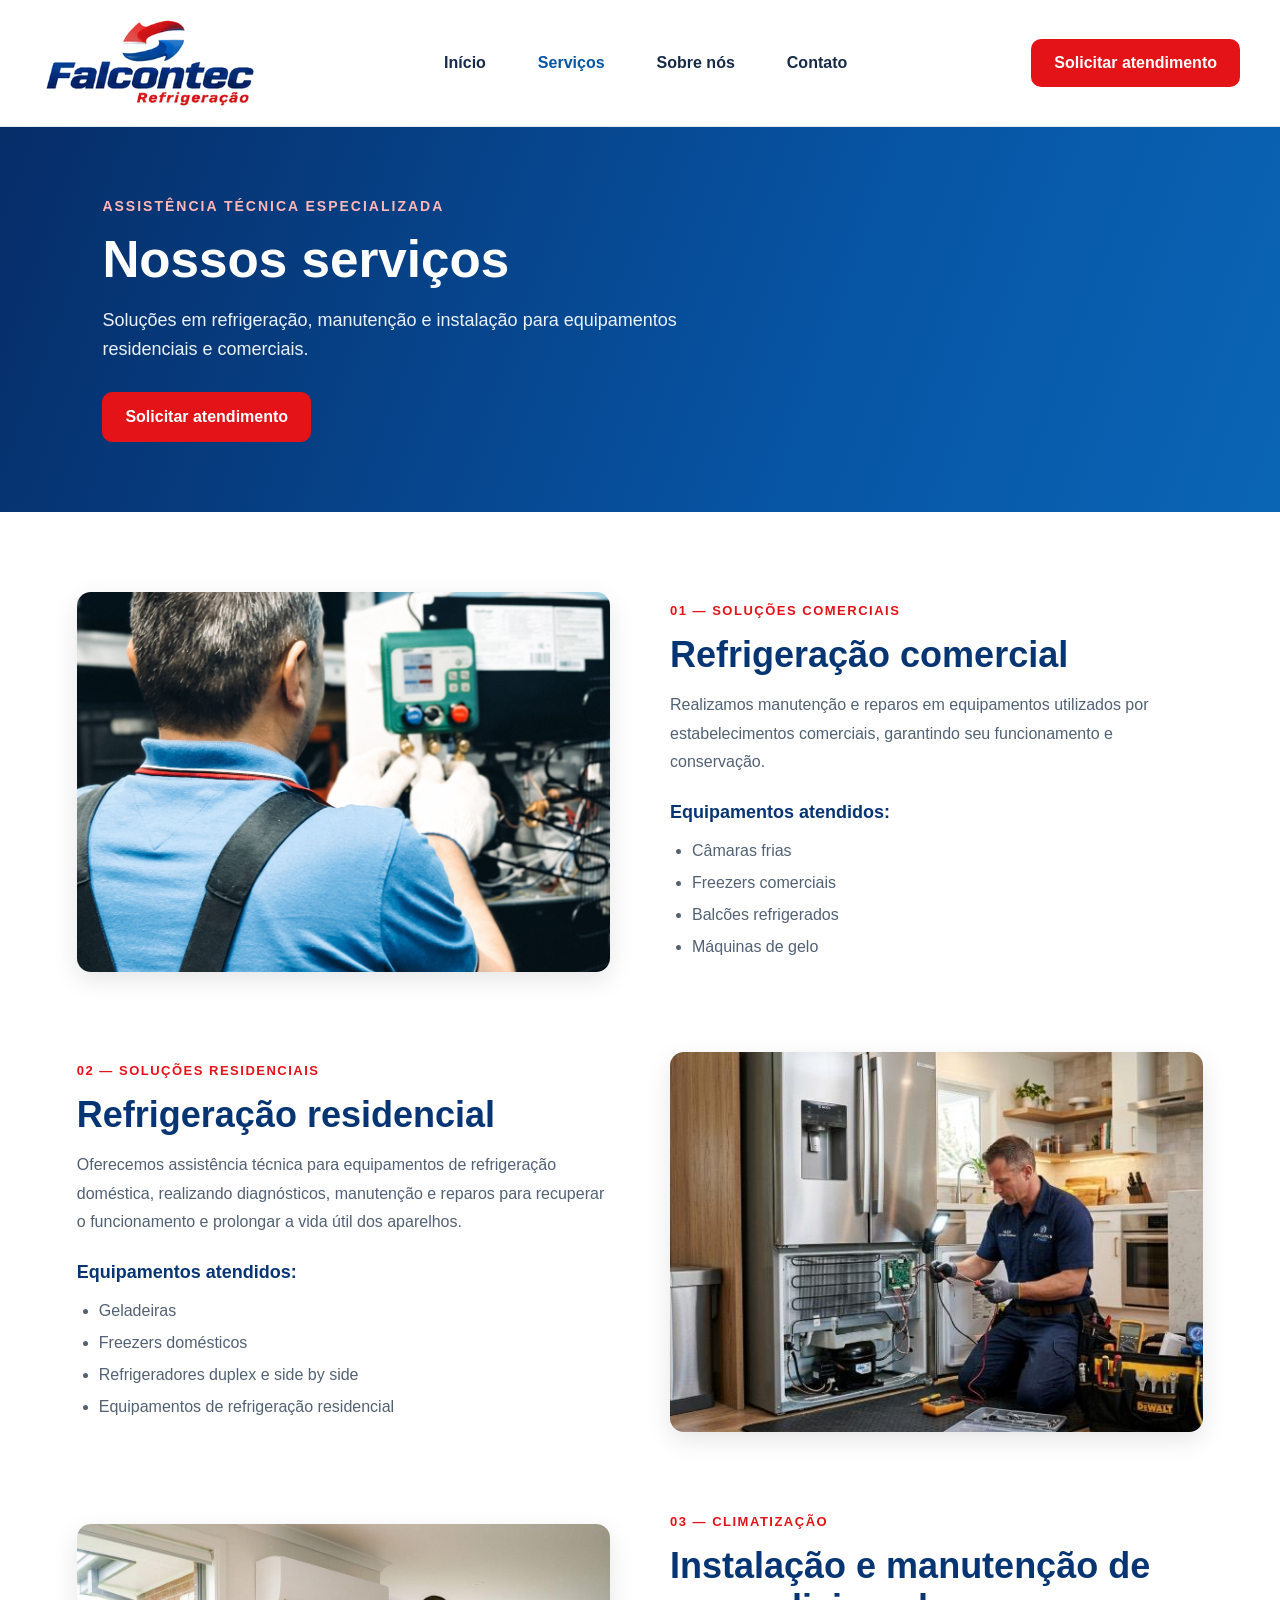
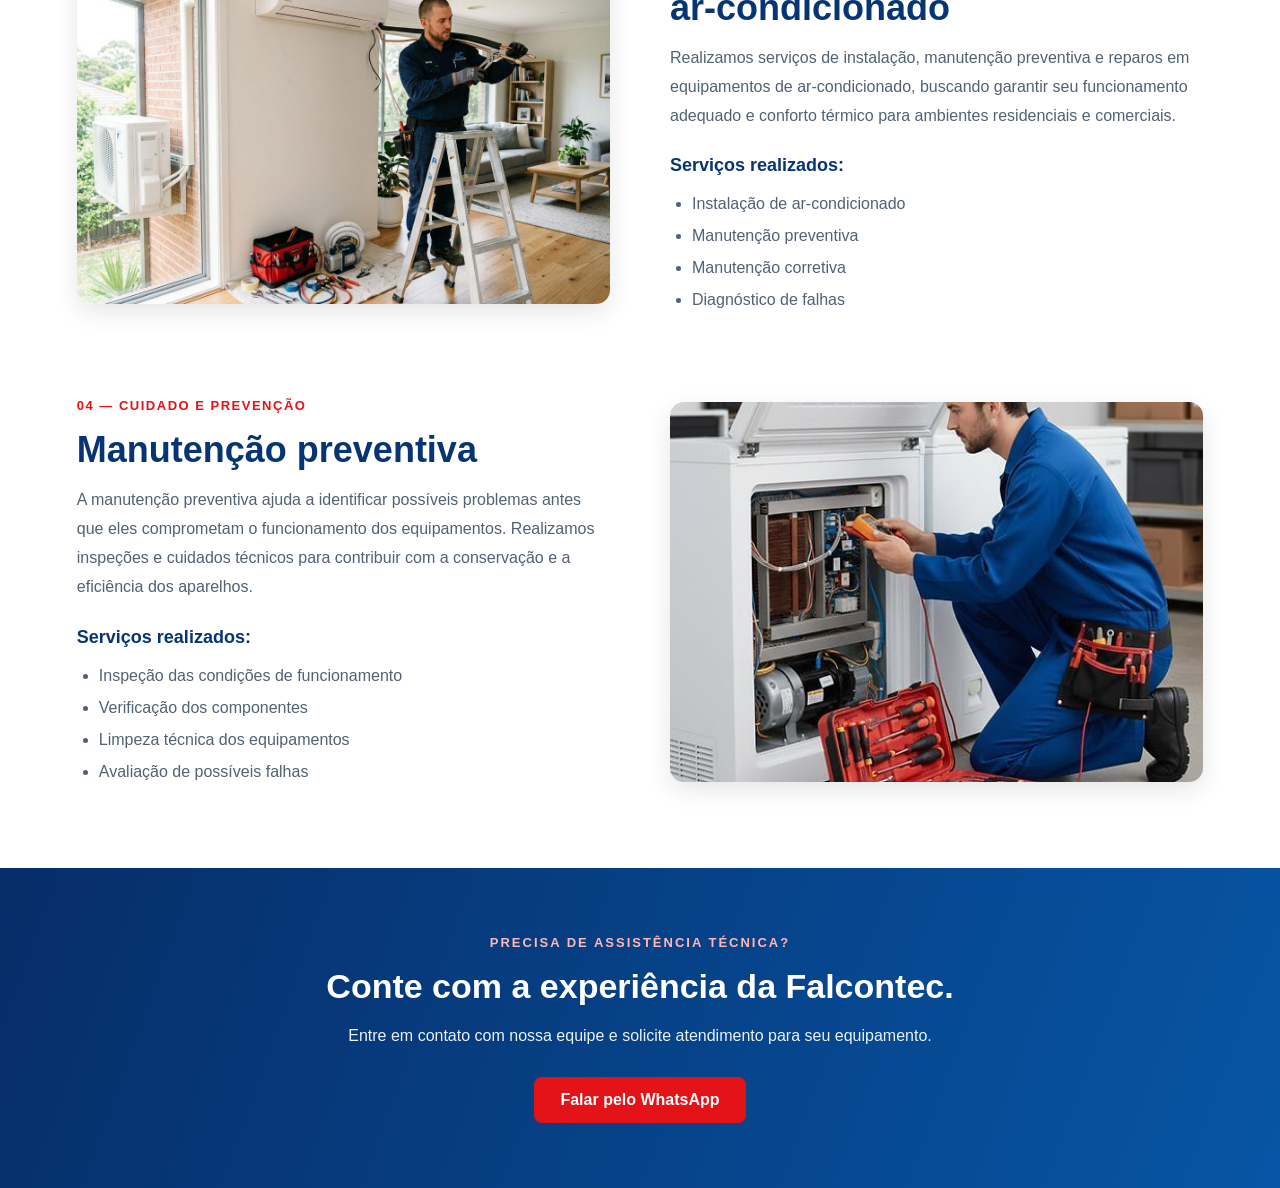
==== commit d9382b27: "arrumado o rodape da pagina" ====
--- a/FalconTec/pages/servicos.html
+++ b/FalconTec/pages/servicos.html
@@ -184,6 +184,31 @@
           />
         </div>
       </section>
+
+      <!-- ==========================================
+           CHAMADA FINAL PARA ATENDIMENTO
+      ========================================== -->
+      <section class="chamada-atendimento">
+        <div class="chamada-atendimento-conteudo">
+          <span>PRECISA DE ASSISTÊNCIA TÉCNICA?</span>
+
+          <h2>Conte com a experiência da Falcontec.</h2>
+
+          <p>
+            Entre em contato com nossa equipe e solicite atendimento para seu
+            equipamento.
+          </p>
+
+          <a
+            href="https://wa.me/558332387600"
+            class="btn-chamada-atendimento"
+            target="_blank"
+            rel="noopener noreferrer"
+          >
+            Falar pelo WhatsApp
+          </a>
+        </div>
+      </section>
     </main>
 
     <footer>
--- a/FalconTec/css/style.css
+++ b/FalconTec/css/style.css
@@ -987,3 +987,65 @@
     font-size: 16px;
   }
 }
+
+/* ==========================================
+   CHAMADA FINAL PARA ATENDIMENTO
+========================================== */
+
+.chamada-atendimento {
+  background: linear-gradient(110deg, #062d68, #0755a5);
+  padding: 65px 6%;
+  text-align: center;
+}
+
+.chamada-atendimento-conteudo {
+  max-width: 750px;
+  margin: 0 auto;
+}
+
+.chamada-atendimento-conteudo span {
+  color: #ffb7b7;
+  font-size: 13px;
+  font-weight: bold;
+  letter-spacing: 2px;
+}
+
+.chamada-atendimento-conteudo h2 {
+  color: #ffffff;
+  font-size: 34px;
+  margin: 16px 0;
+}
+
+.chamada-atendimento-conteudo p {
+  color: #eaf2fc;
+  font-size: 16px;
+  line-height: 1.7;
+  margin-bottom: 28px;
+}
+
+.btn-chamada-atendimento {
+  display: inline-block;
+  background-color: #e31318;
+  color: #ffffff;
+  padding: 14px 26px;
+  border-radius: 8px;
+  font-size: 16px;
+  font-weight: bold;
+  text-decoration: none;
+  transition: background-color 0.2s;
+}
+
+.btn-chamada-atendimento:hover {
+  background-color: #bd1015;
+}
+
+/* Adaptação para celulares */
+@media (max-width: 760px) {
+  .chamada-atendimento {
+    padding: 50px 7%;
+  }
+
+  .chamada-atendimento-conteudo h2 {
+    font-size: 28px;
+  }
+}
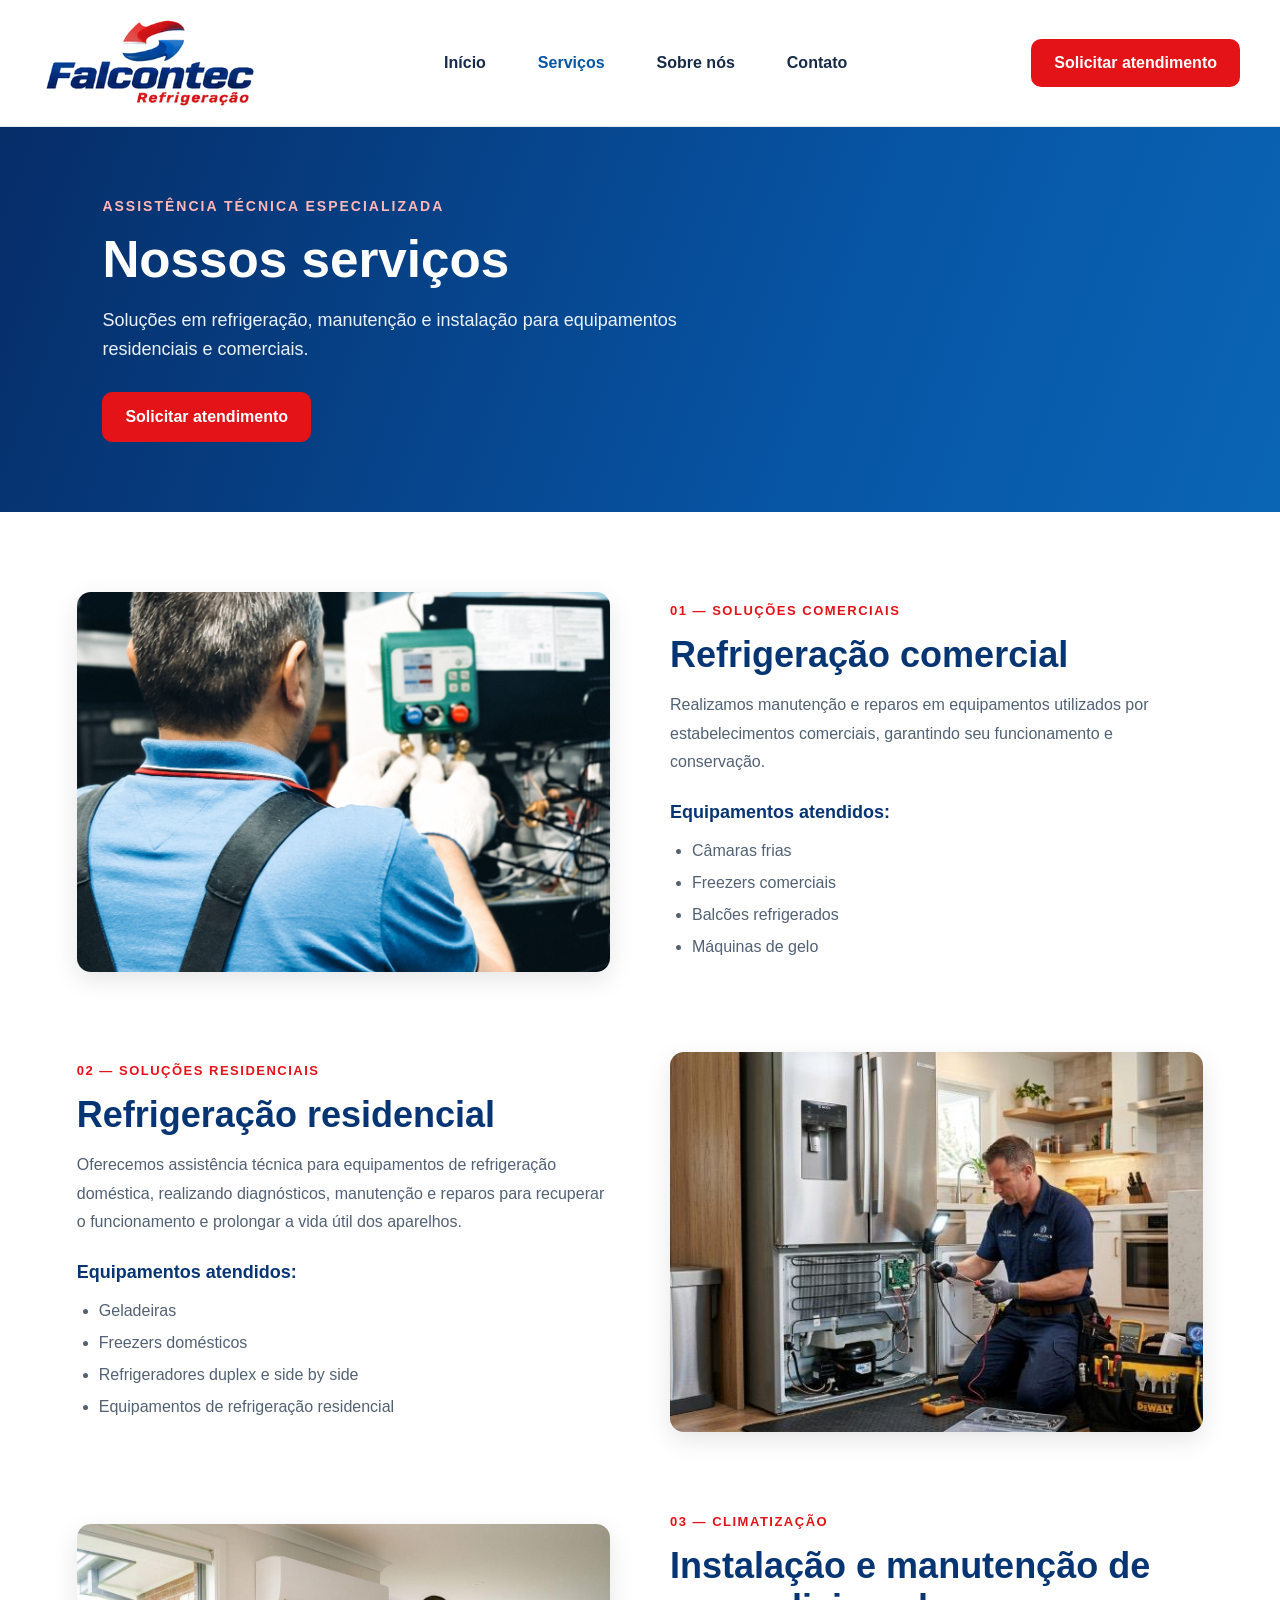
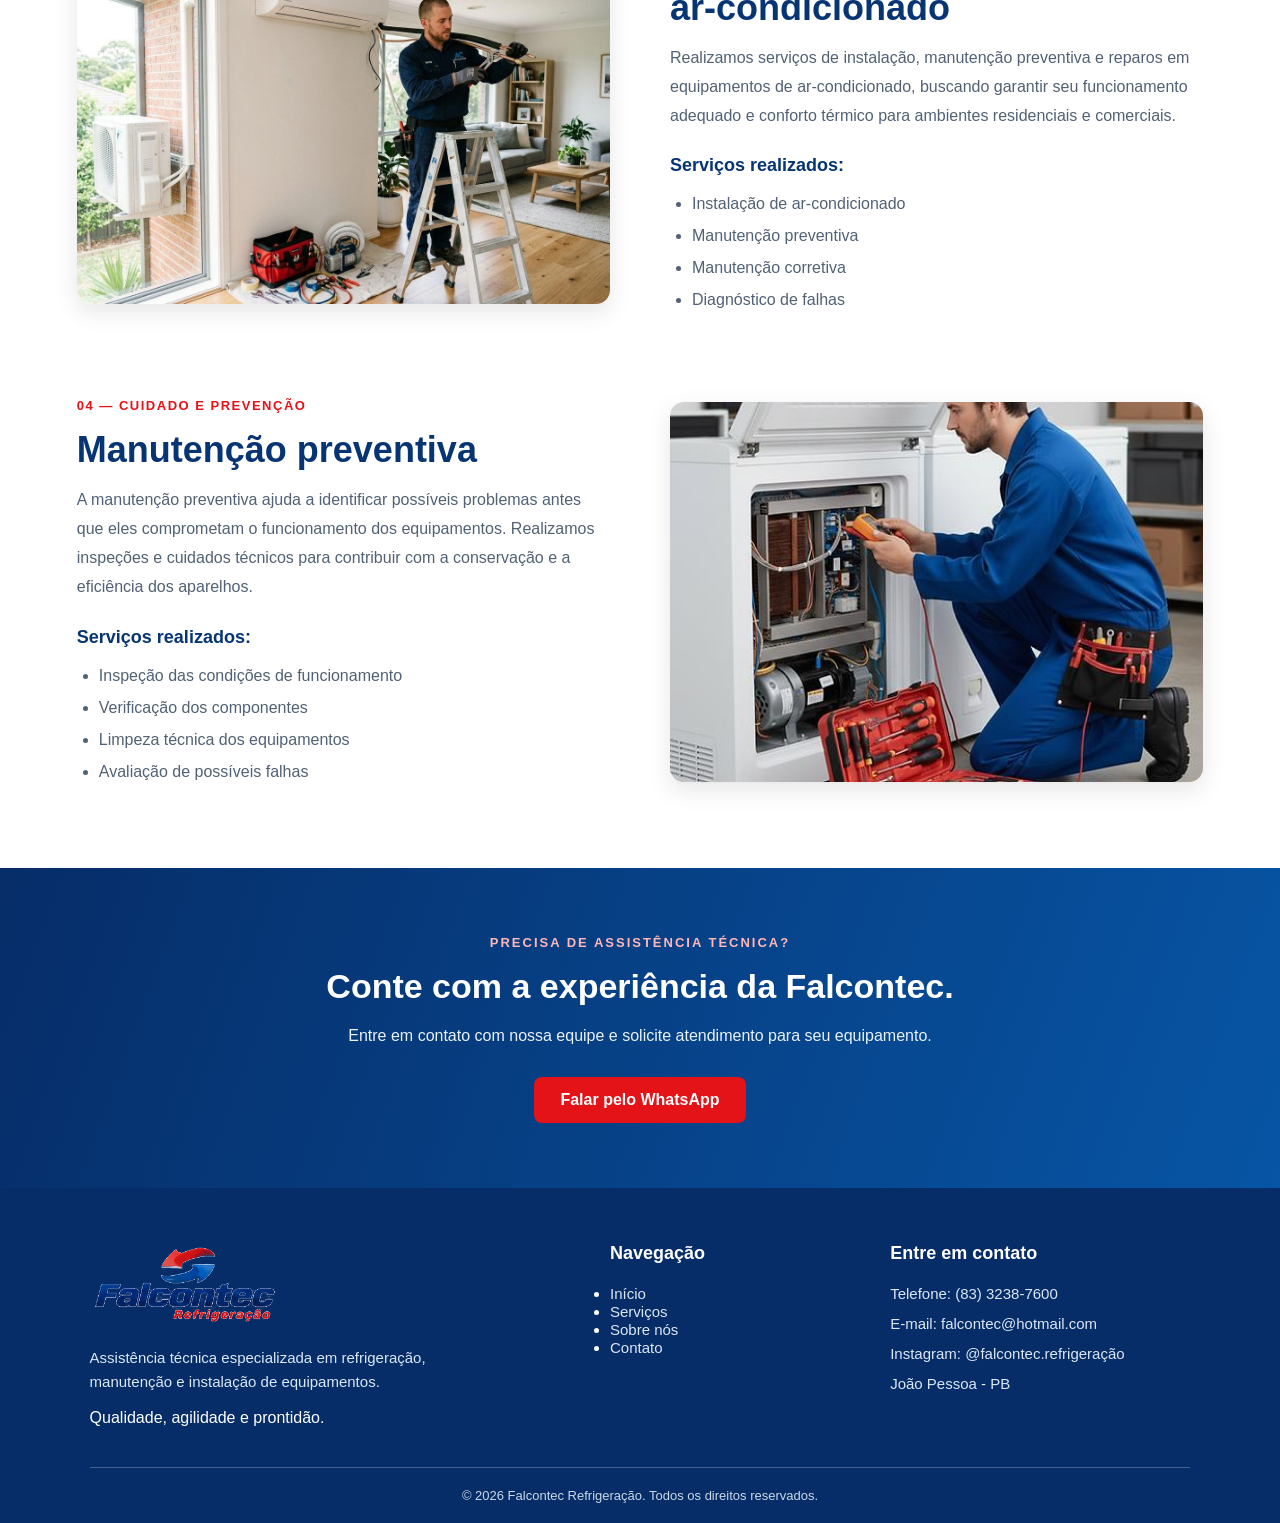
==== commit 176aed28: "pagina de serviços finalizada" ====
--- a/FalconTec/pages/servicos.html
+++ b/FalconTec/pages/servicos.html
@@ -211,8 +211,52 @@
       </section>
     </main>
 
-    <footer>
-      <!-- Rodapé será adicionado aqui -->
+    <!-- ==========================================
+         RODAPÉ DA PÁGINA
+    ========================================== -->
+    <footer class="rodape">
+      <div class="rodape-conteudo">
+        <!-- IDENTIDADE DA EMPRESA -->
+        <div class="rodape-empresa">
+          <a href="../index.html" class="rodape-logo">
+            <img src="../img/falcontec_logo.png" alt="Falcontec Refrigeração" />
+          </a>
+
+          <p>
+            Assistência técnica especializada em refrigeração, manutenção e
+            instalação de equipamentos.
+          </p>
+
+          <span>Qualidade, agilidade e prontidão.</span>
+        </div>
+
+        <!-- LINKS DE NAVEGAÇÃO -->
+        <div class="rodape-links">
+          <h3>Navegação</h3>
+
+          <ul>
+            <li><a href="../index.html">Início</a></li>
+            <li><a href="servicos.html">Serviços</a></li>
+            <li><a href="../index.html#sobre">Sobre nós</a></li>
+            <li><a href="../index.html#contato">Contato</a></li>
+          </ul>
+        </div>
+
+        <!-- INFORMAÇÕES DE CONTATO -->
+        <div class="rodape-contato">
+          <h3>Entre em contato</h3>
+
+          <p>Telefone: (83) 3238-7600</p>
+          <p>E-mail: falcontec@hotmail.com</p>
+          <p>Instagram: @falcontec.refrigeração</p>
+          <p>João Pessoa - PB</p>
+        </div>
+      </div>
+
+      <!-- DIREITOS AUTORAIS -->
+      <div class="rodape-base">
+        <p>© 2026 Falcontec Refrigeração. Todos os direitos reservados.</p>
+      </div>
     </footer>
   </body>
 </html>
